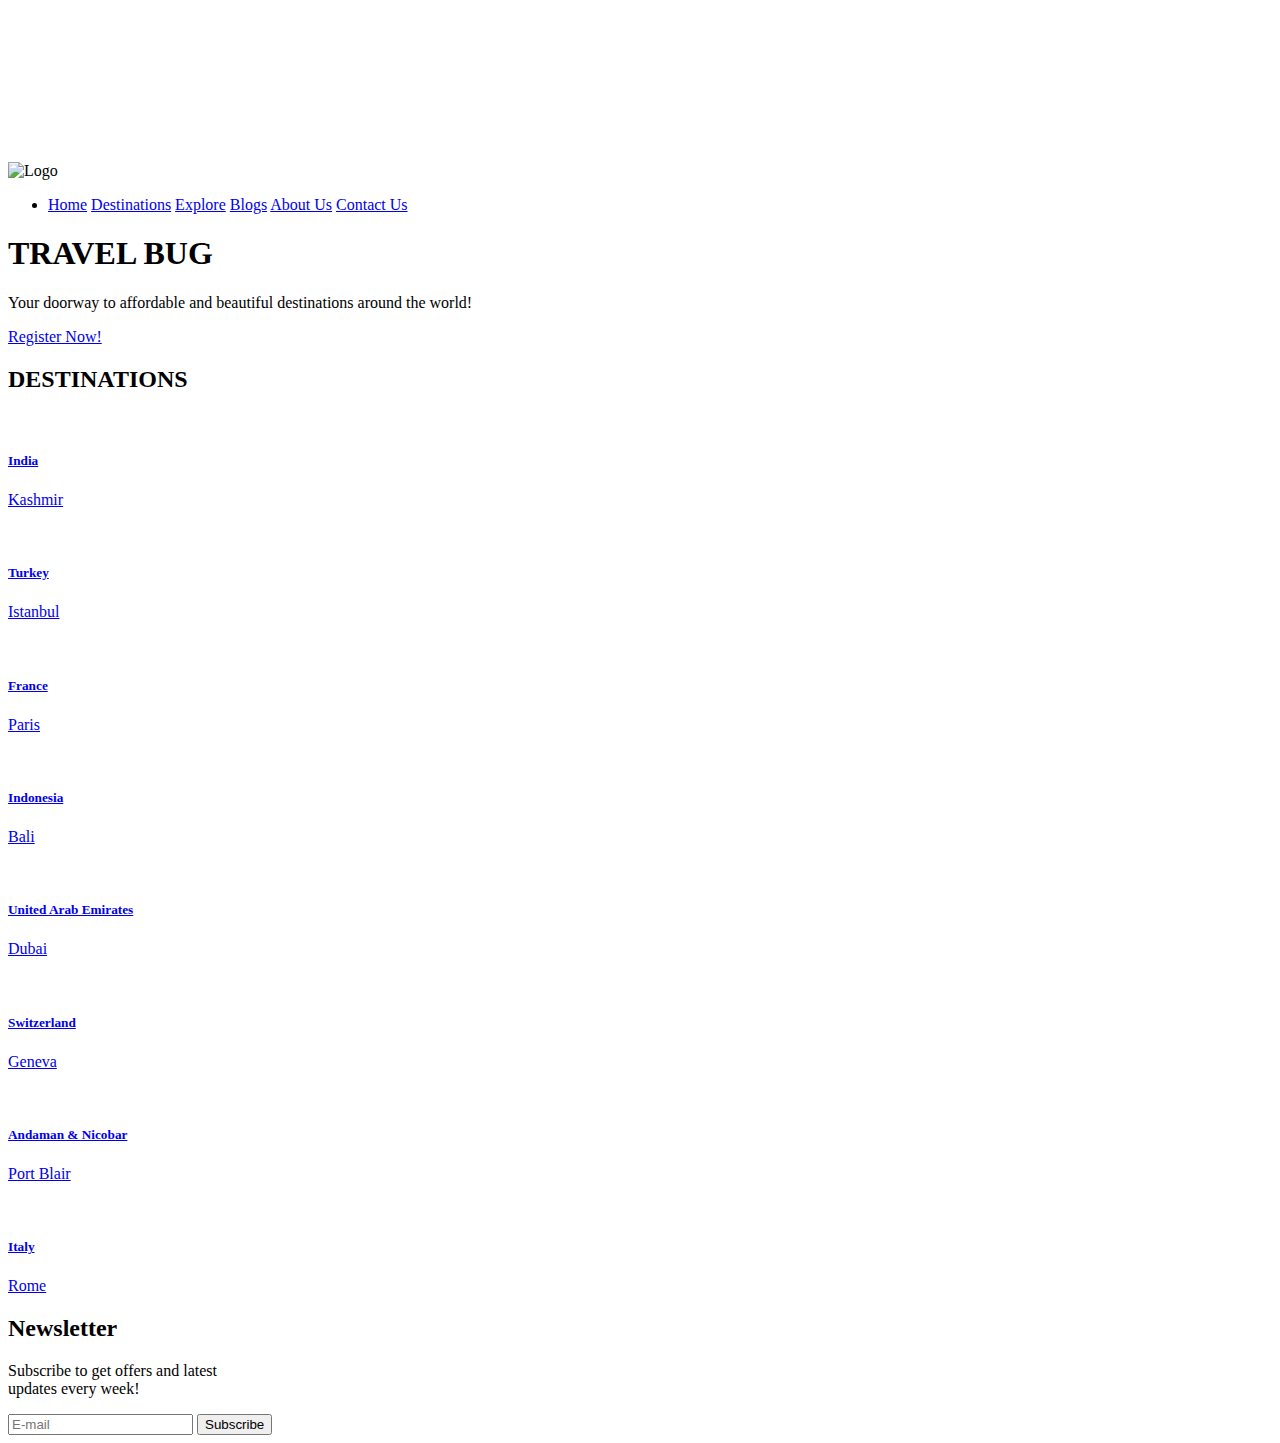
==== index.html @ b6e22308 "Add files via upload" ====
<!DOCTYPE html>
<html lang="en">
<head>
    <meta charset="UTF-8">
    <meta http-equiv="X-UA-Compatible" content="IE=edge">
    <meta name="viewport" content="width=device-width, initial-scale=1.0">
    <title>Travel Bug</title>
    <link rel="icon" href="logo.png">
    <link rel="stylesheet" type="text/css" href="style.css">
    <link href="https://fonts.googleapis.com/css2?family=Paytone+One&family=Poppins:wght@100;200;300;400;500;600;700;800;900&display=swap" rel="stylesheet">
    <link rel="stylesheet" type="text/css" href="styles.css" />
    
</head>
<body>

<!-- Background Video & Header -->

    <div class="banner">
        <video src="bgvideo.mp4" type="video/mp4" autoplay muted loop></video>
    <!-- <img src="banner.jpg" alt="banner image"> -->
    <!-- Header -->

    <div class="content" id="home"> 
        <nav>
            <img src="logo.png" class="logo" alt="Logo" title="Travel Bug">
            
            <ul class="navbar">
                <li>
                    <a href="#home">Home</a>
                    <a href="#destinations">Destinations</a>
                    <a href="#explore">Explore</a>
                    <a href="#blogs">Blogs</a>
                    <a href="#aboutus">About Us</a>
                    <a href="#contactus">Contact Us</a>
                </li>
            </ul>
        </nav>
    
        <div class="title">
            <h1>TRAVEL BUG</h1>
            <p>Your doorway to affordable and beautiful destinations around the world!</p>
            <a href="./register.html" class="button">Register Now!</a>
        </div>
        </div>
    </div>

<!-- Destinations-->

<section class="destinations" id="destinations">
    <div class="destinations-title">
        <h2>DESTINATIONS</h2>
    </div>

    <div class="destination-content">
        
        <a href="./locations.html#kashmir" target="_blank"><div class="col-content">
            <img src="kashmir.jpg" alt="">
            <h5>India</h5>
            <p>Kashmir</p>
        </div></a>

       

        <a href="./locations.html#istanbul" target="_blank"><div class="col-content">
            <img src="istanbul.jpg" alt="">
            <h5>Turkey</h5>
            <p>Istanbul</p>
        </div></a>

        <a href="./locations.html#paris" target="_blank"><div class="col-content">
            <img src="paris.jpg" alt="">
            <h5>France</h5>
            <p>Paris</p>
        </div></a>

        <a href="./locations.html#bali" target="_blank"><div class="col-content">
            <img src="bali.jpg" alt="">
            <h5>Indonesia</h5>
            <p>Bali</p>
        </div></a>

        <a href="./locations.html#dubai" target="_blank"><div class="col-content">
            <img src="dubai.jpg" alt="">
            <h5>United Arab Emirates</h5>
            <p>Dubai</p>
        </div></a>

        <a href="./locations.html#switzerland" target="_blank"><div class="col-content">
            <img src="switzerland.jpg" alt="">
            <h5>Switzerland</h5>
            <p>Geneva</p>
        </div></a>

        <a href="./locations.html#port-blair" target="_blank"><div class="col-content">
            <img src="portblair.jpg" alt="">
            <h5>Andaman & Nicobar</h5>
            <p>Port Blair</p>
        </div></a>

        <a href="./locations.html#rome" target="_blank"><div class="col-content">
            <img src="rome.jpg" alt="">
            <h5>Italy</h5>
            <p>Rome</p>
        </div></a>

    </div>
</section>
<!-- Newsletter -->

<section class="newsletter">
    <div class="newstext">
        <h2>Newsletter</h2>
        <p>Subscribe to get offers and latest<br>updates every week!</p>
    </div>

    <div class="send">
        <form action="">
            <input type="email" name="emailid" placeholder="E-mail" required>
            <input type="submit" value="Subscribe">
        </form>
    </div>

</section>
</body>
</html>
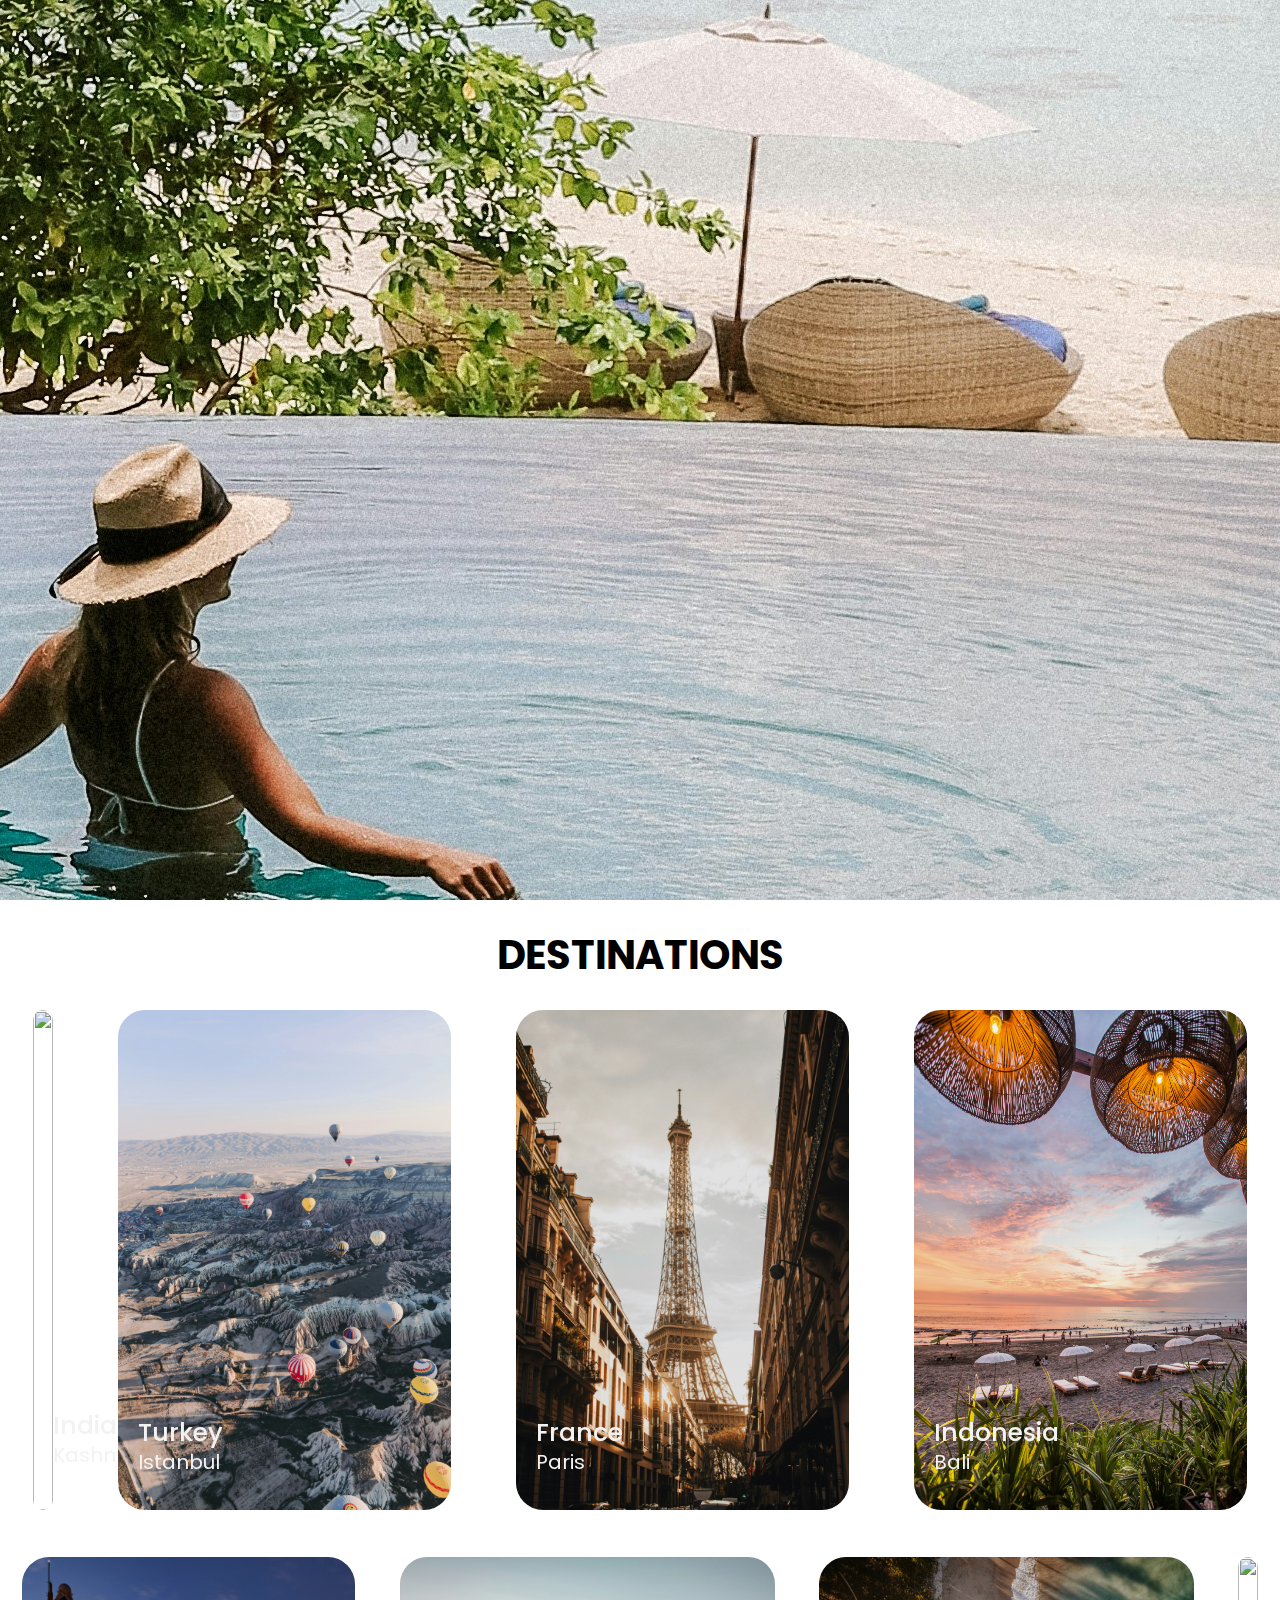
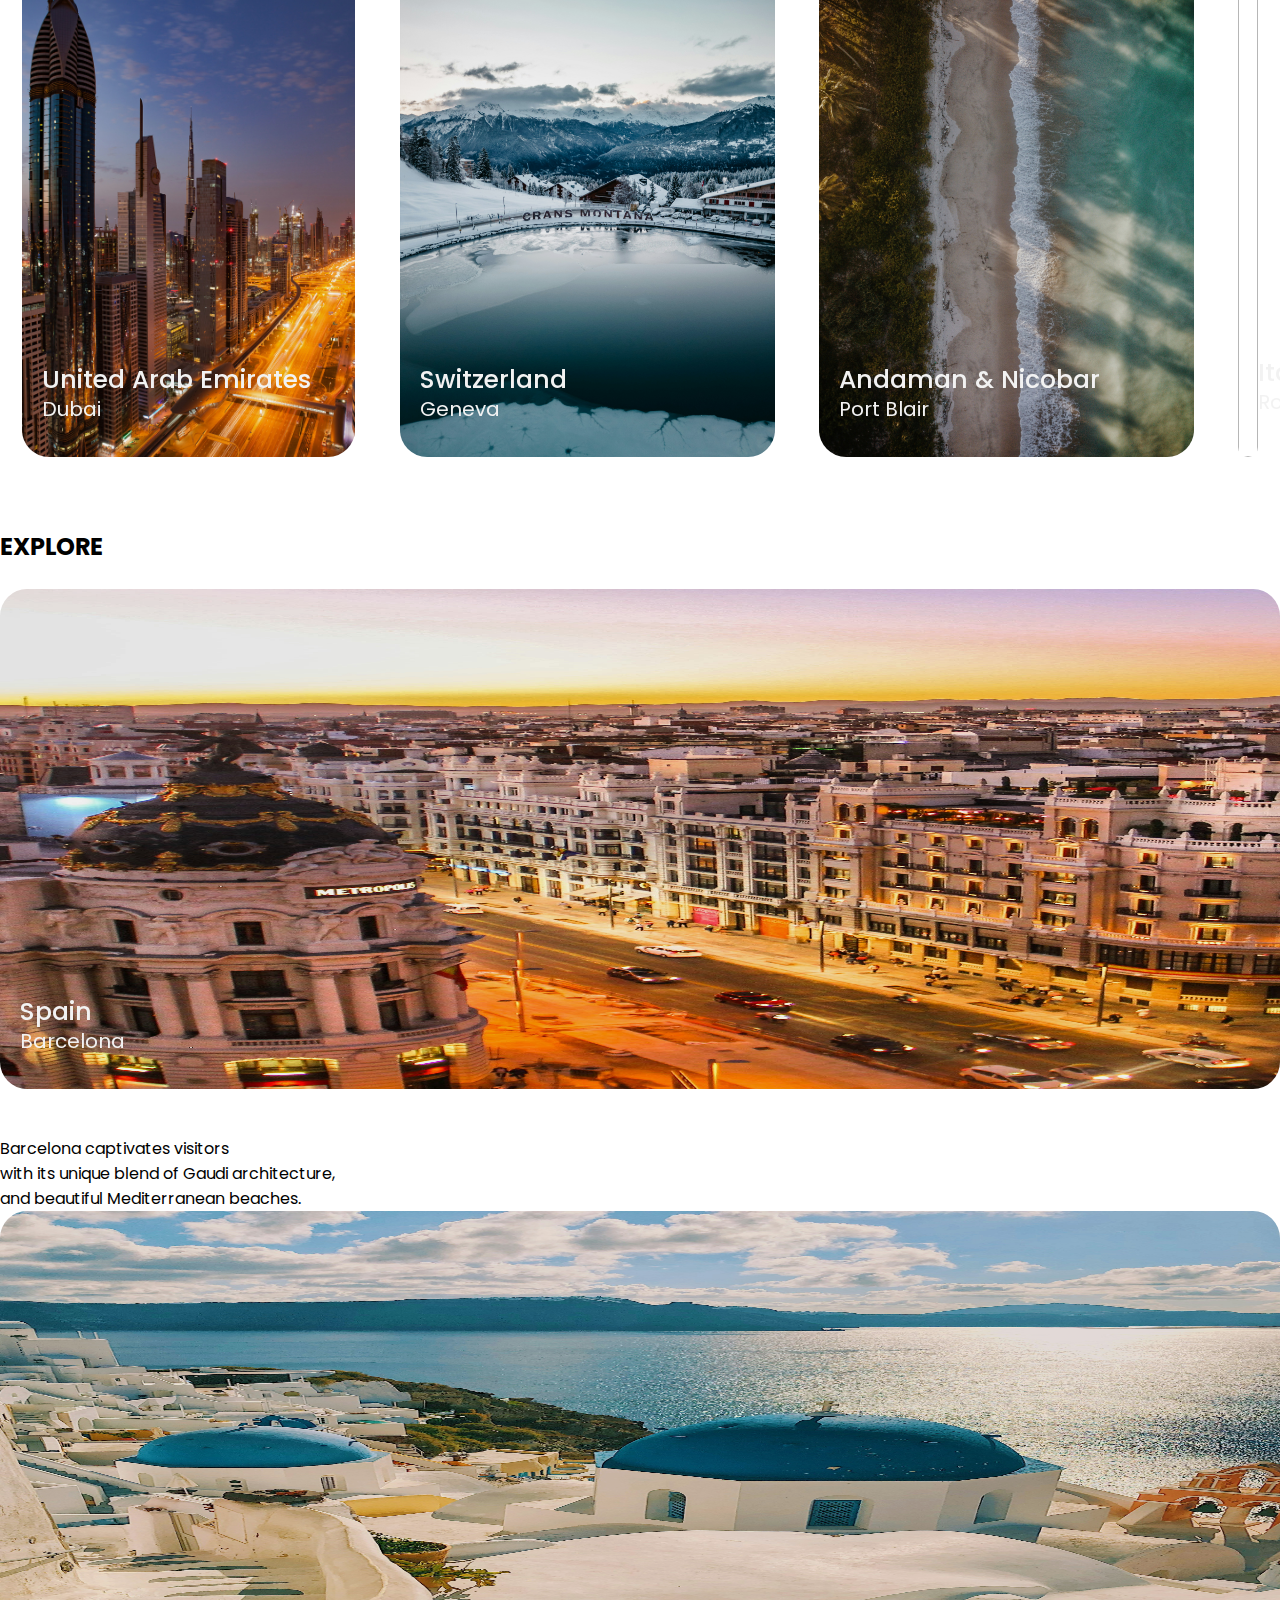
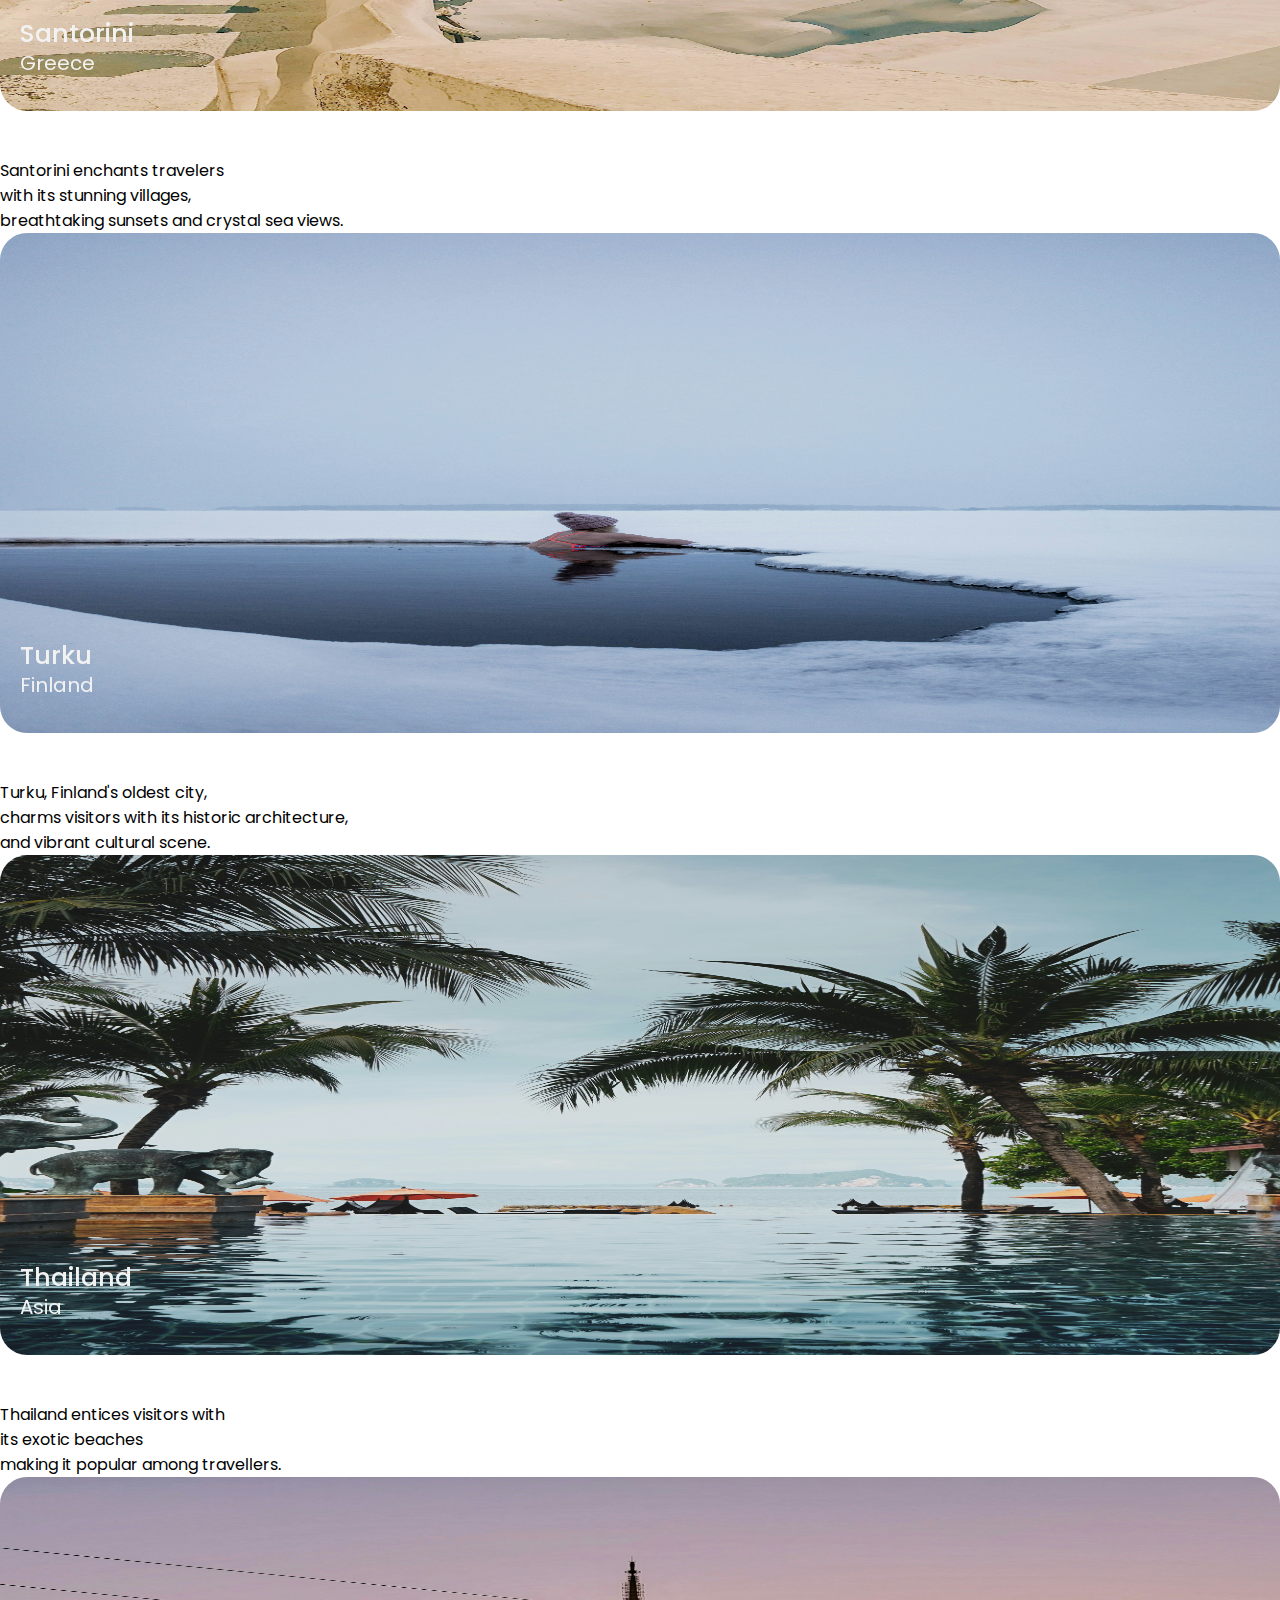
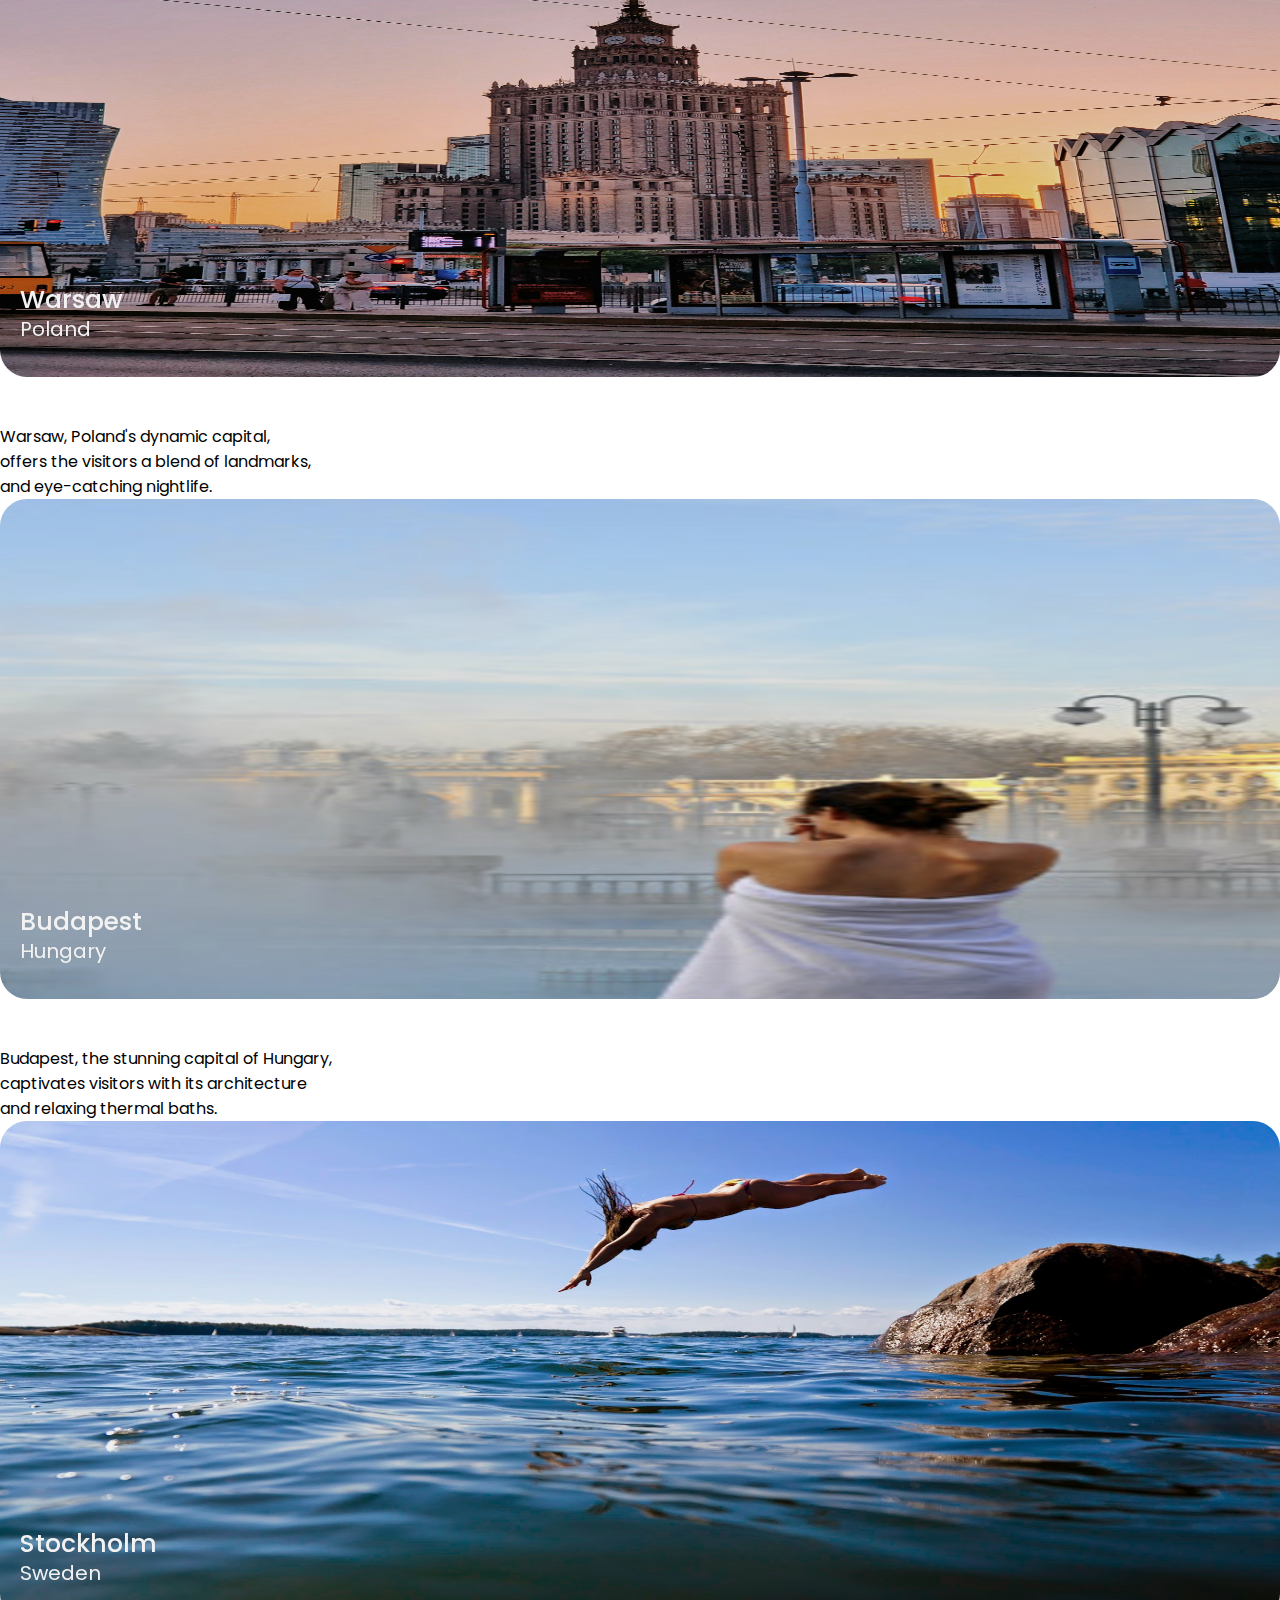
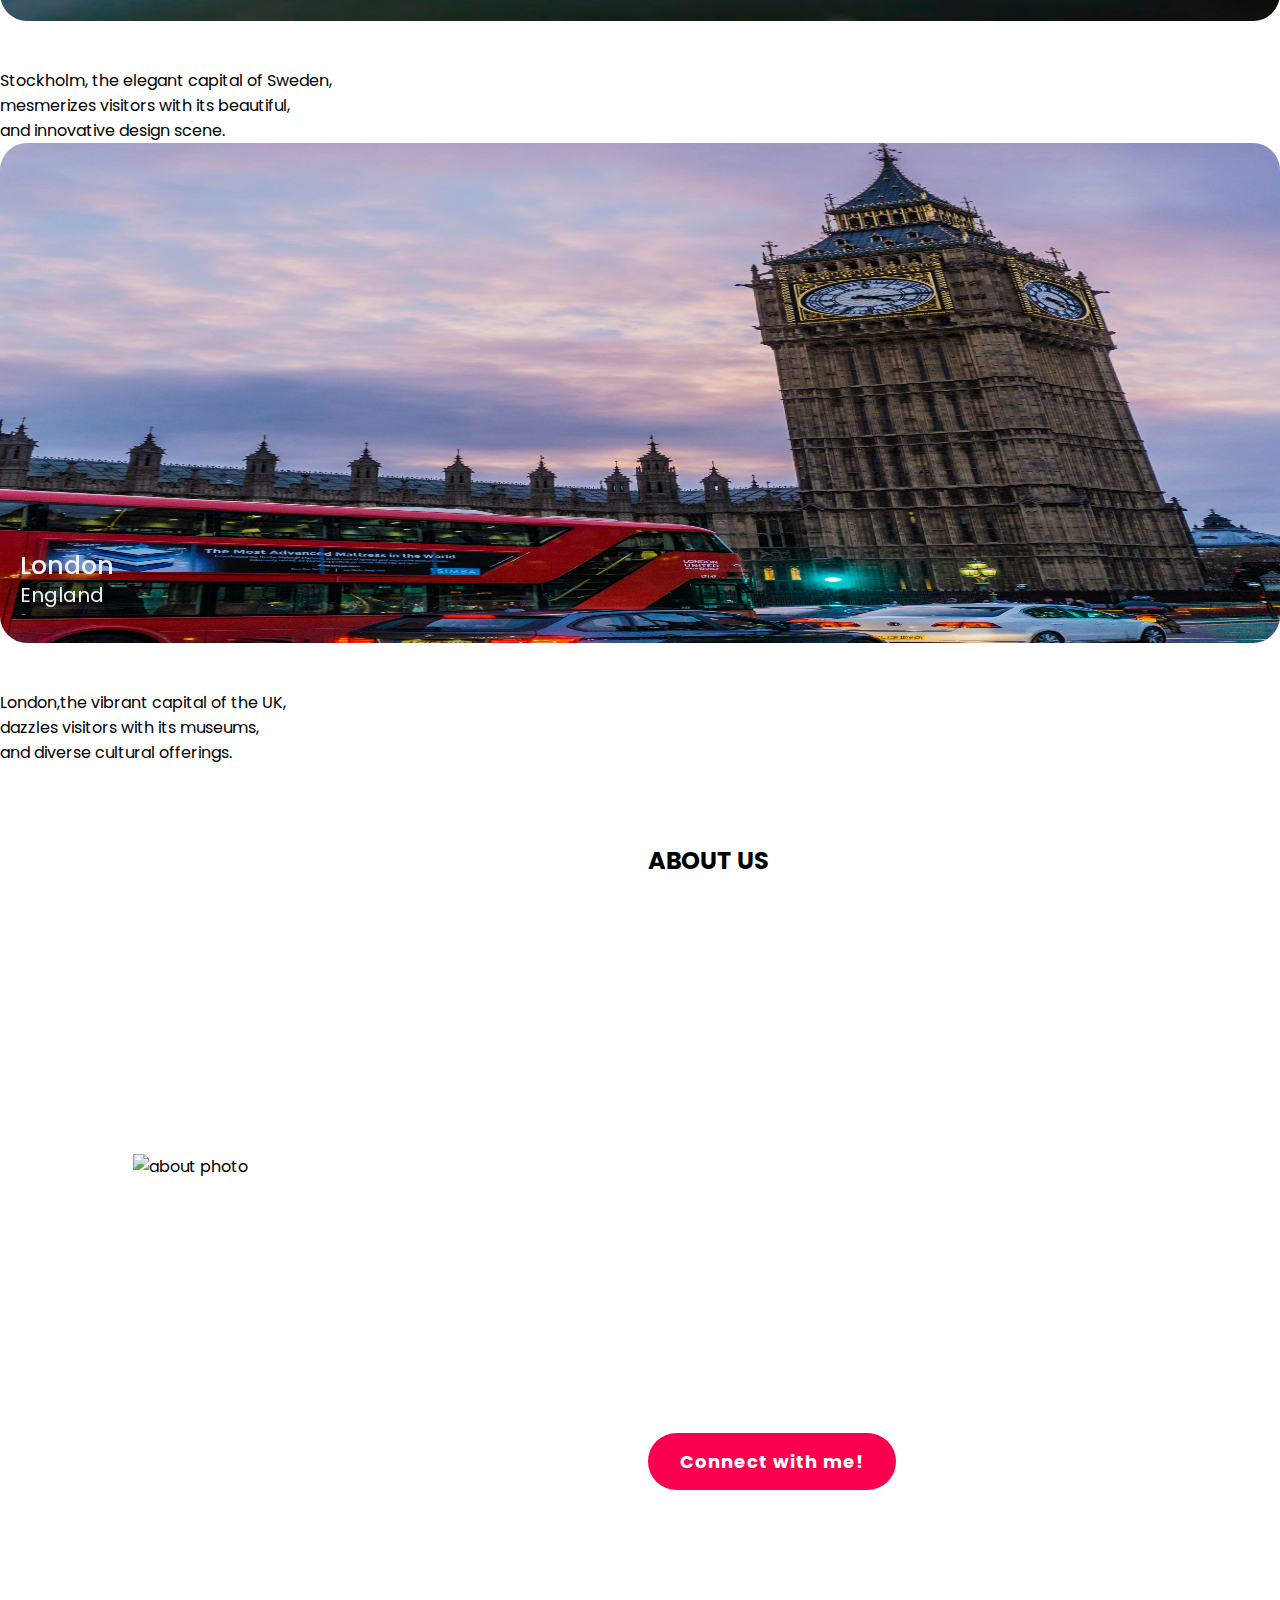
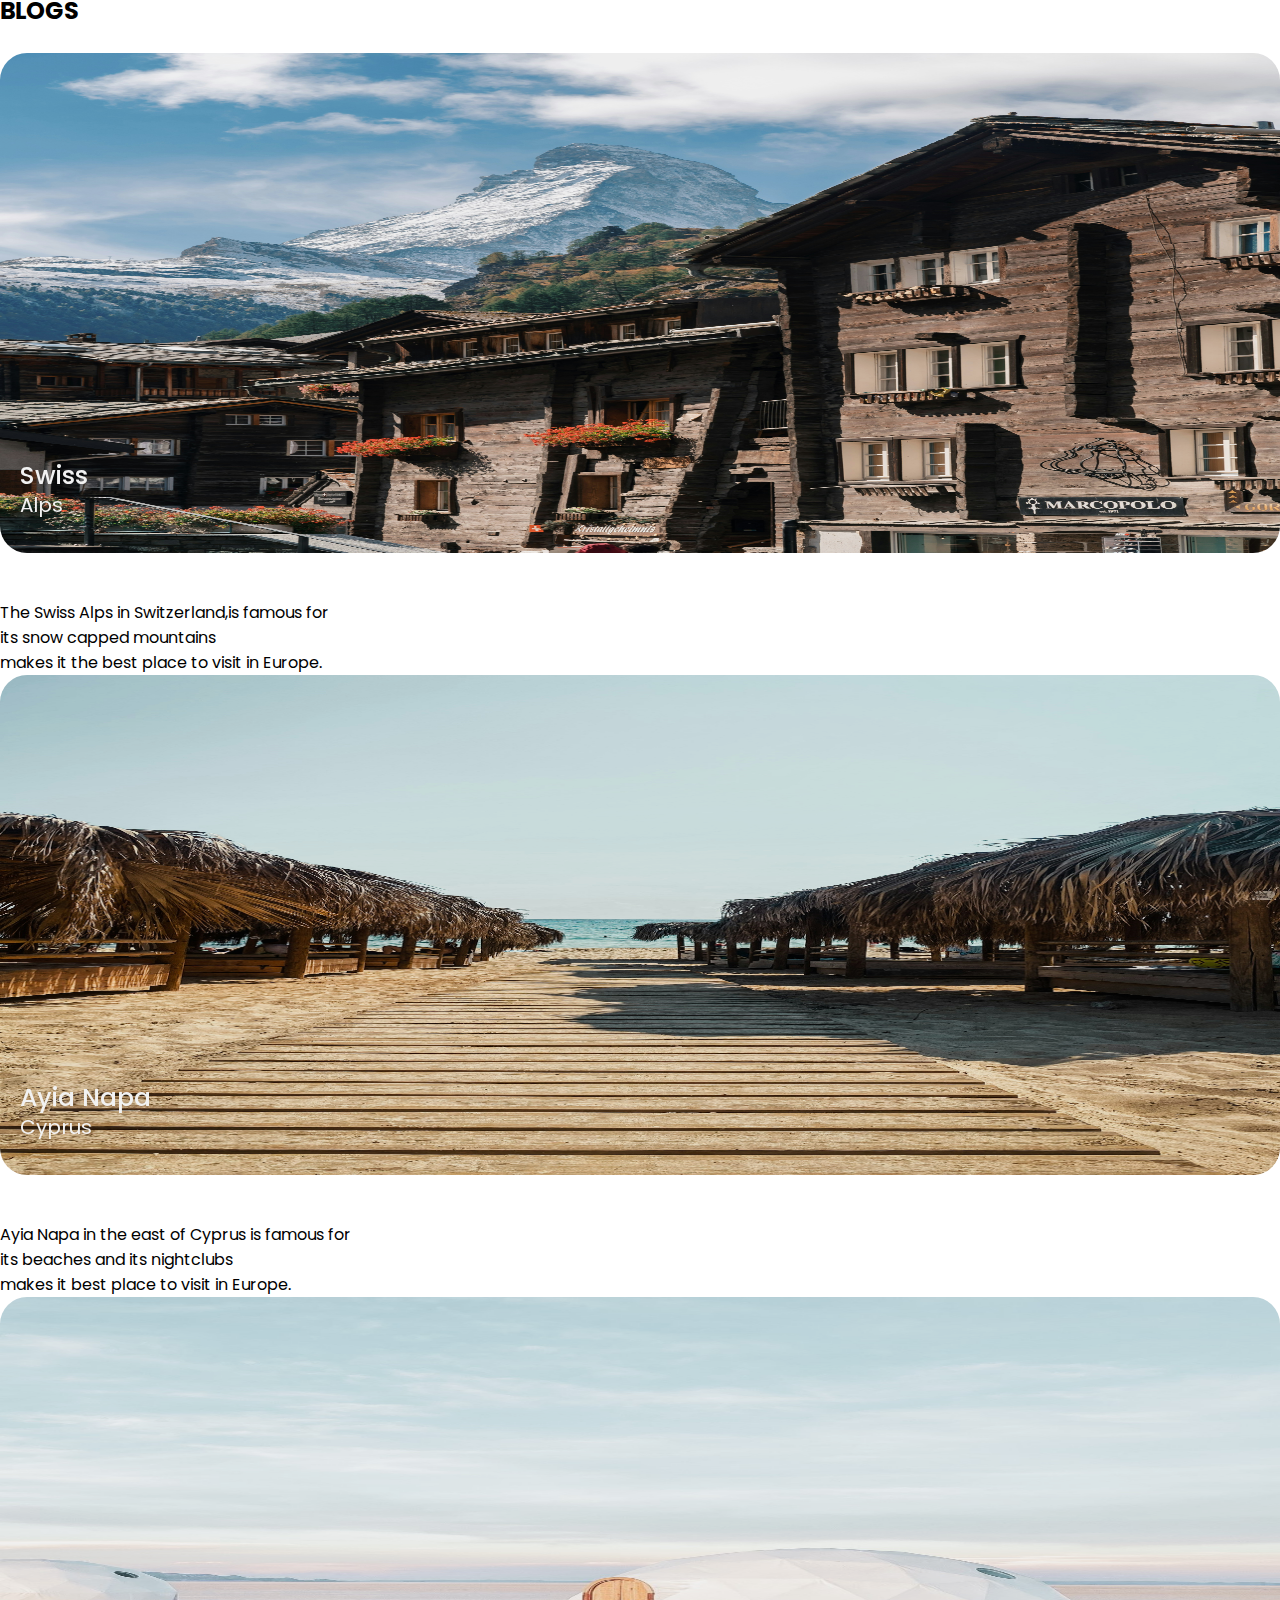
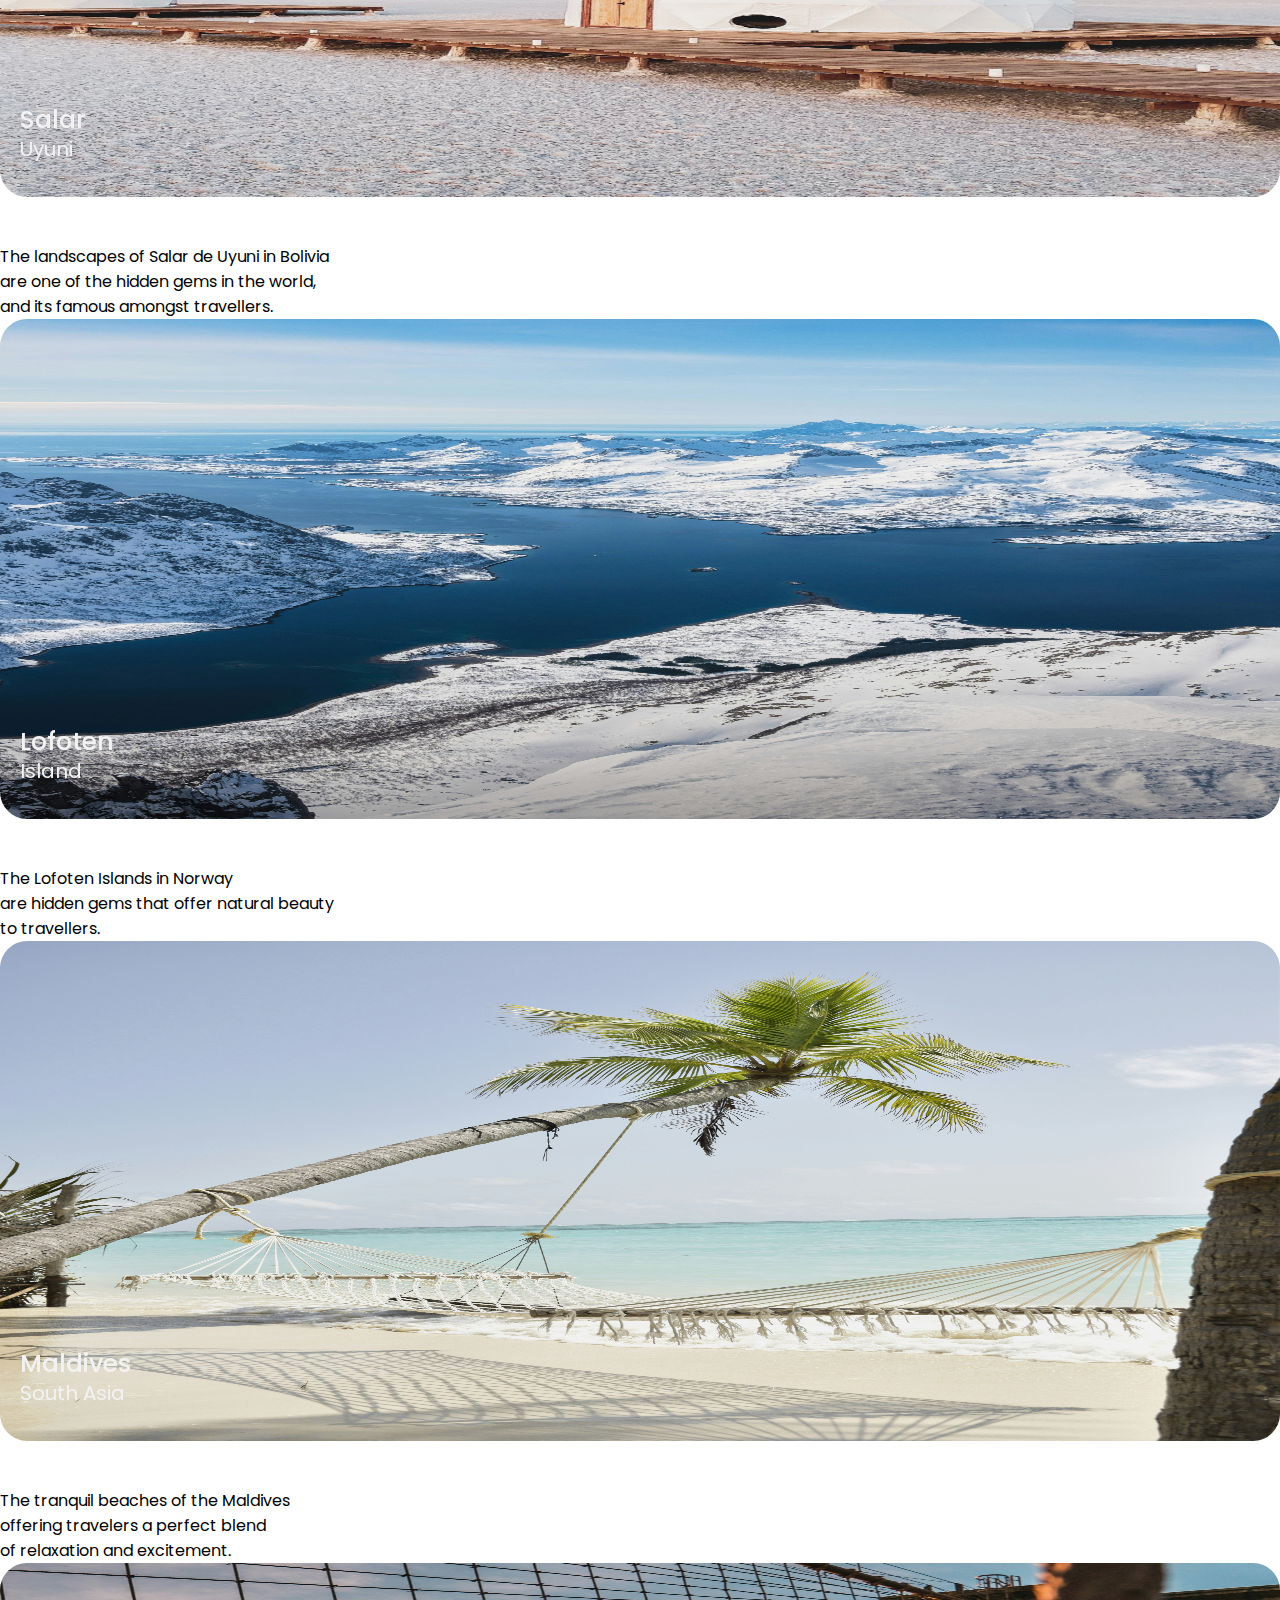
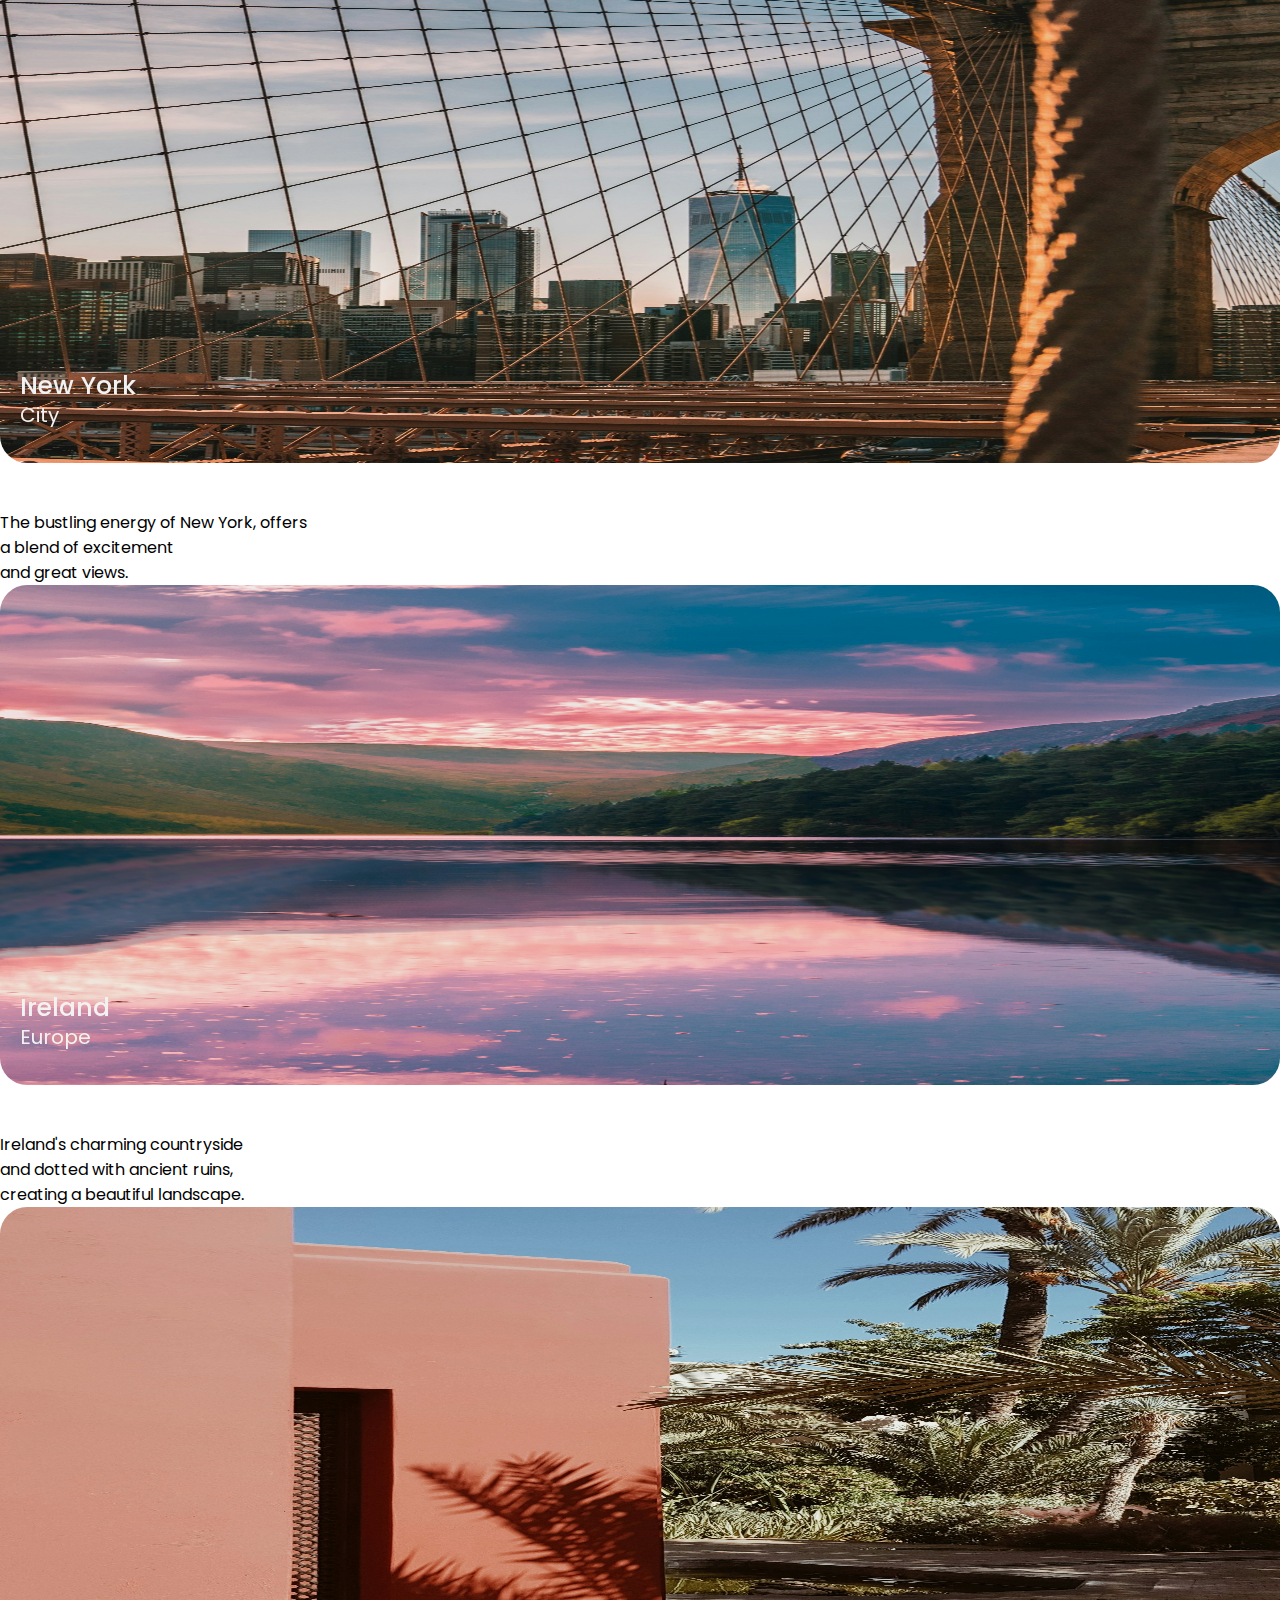
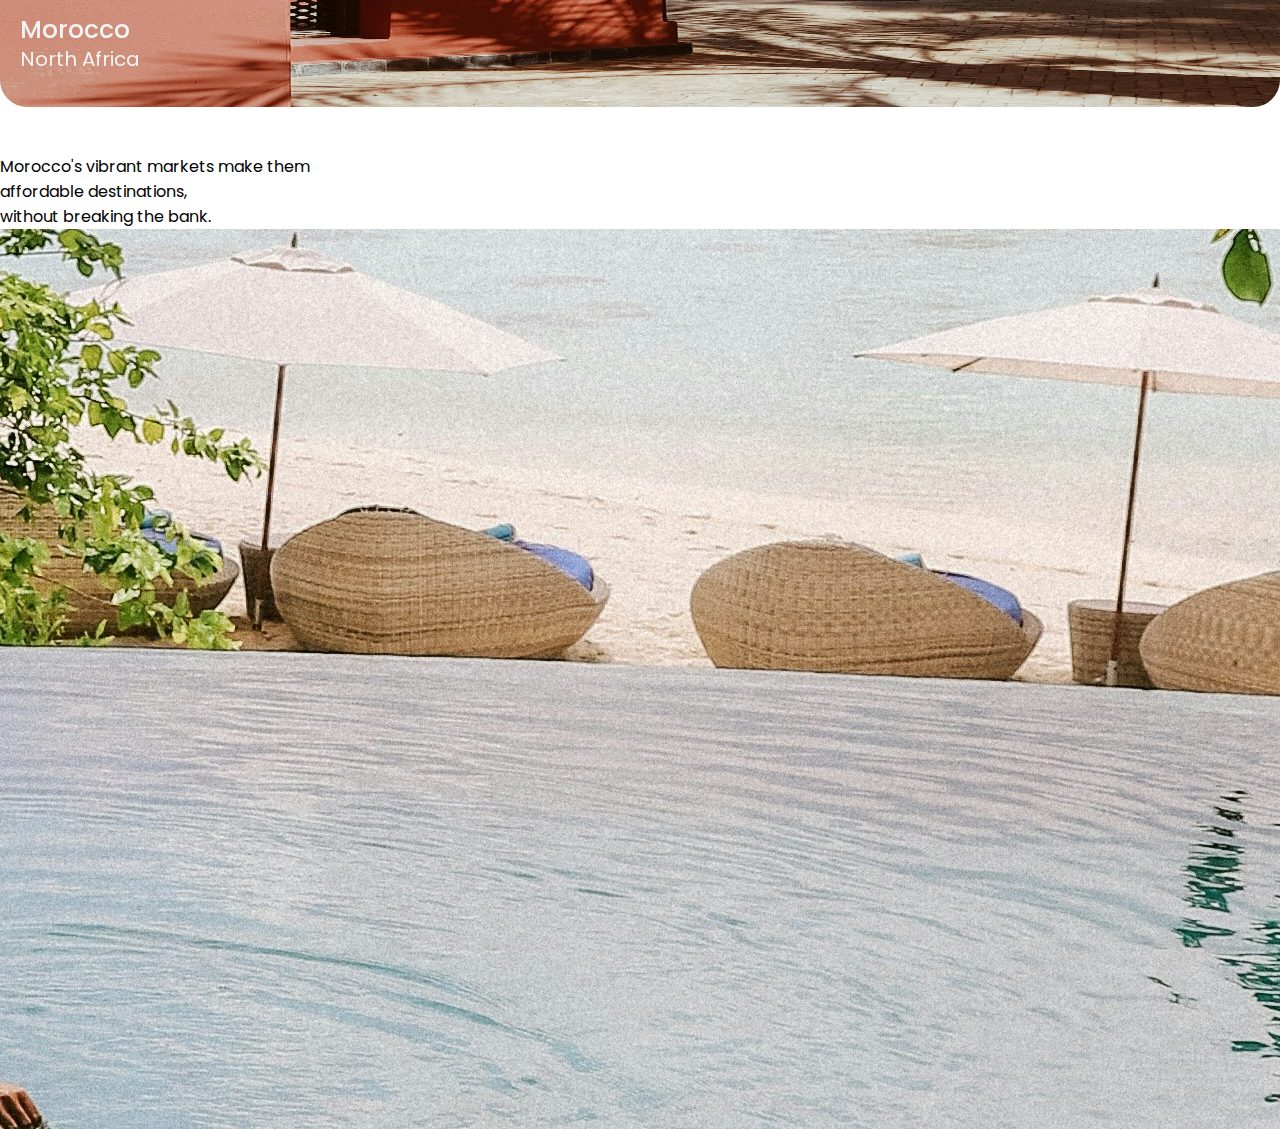
==== commit ea089e35: "Add files via upload" ====
--- a/index.html
+++ b/index.html
@@ -16,9 +16,7 @@
 <!-- Background Video & Header -->
 
     <div class="banner">
-        <video src="bgvideo.mp4" type="video/mp4" autoplay muted loop></video>
-    <!-- <img src="banner.jpg" alt="banner image"> -->
-    <!-- Header -->
+    <img src="banner.jpg" alt="banner image" class="bannerContent">
 
     <div class="content" id="home"> 
         <nav>
@@ -29,8 +27,8 @@
                     <a href="#home">Home</a>
                     <a href="#destinations">Destinations</a>
                     <a href="#explore">Explore</a>
+                    <a href="#aboutus">About Us</a>
                     <a href="#blogs">Blogs</a>
-                    <a href="#aboutus">About Us</a>
                     <a href="#contactus">Contact Us</a>
                 </li>
             </ul>
@@ -48,56 +46,55 @@
 
 <section class="destinations" id="destinations">
     <div class="destinations-title">
+        <br>
         <h2>DESTINATIONS</h2>
+        <br>
     </div>
 
     <div class="destination-content">
-        
-        <a href="./locations.html#kashmir" target="_blank"><div class="col-content">
+        <a href="#kashmir" target="_blank"><div class="col-content">
             <img src="kashmir.jpg" alt="">
             <h5>India</h5>
             <p>Kashmir</p>
         </div></a>
 
-       
-
-        <a href="./locations.html#istanbul" target="_blank"><div class="col-content">
+        <a href="#istanbul" target="_blank"><div class="col-content">
             <img src="istanbul.jpg" alt="">
             <h5>Turkey</h5>
             <p>Istanbul</p>
         </div></a>
 
-        <a href="./locations.html#paris" target="_blank"><div class="col-content">
+        <a href="#paris" target="_blank"><div class="col-content">
             <img src="paris.jpg" alt="">
             <h5>France</h5>
             <p>Paris</p>
         </div></a>
 
-        <a href="./locations.html#bali" target="_blank"><div class="col-content">
+        <a href="#bali" target="_blank"><div class="col-content">
             <img src="bali.jpg" alt="">
             <h5>Indonesia</h5>
             <p>Bali</p>
         </div></a>
 
-        <a href="./locations.html#dubai" target="_blank"><div class="col-content">
+        <a href="#dubai" target="_blank"><div class="col-content">
             <img src="dubai.jpg" alt="">
             <h5>United Arab Emirates</h5>
             <p>Dubai</p>
         </div></a>
 
-        <a href="./locations.html#switzerland" target="_blank"><div class="col-content">
+        <a href="#switzerland" target="_blank"><div class="col-content">
             <img src="switzerland.jpg" alt="">
             <h5>Switzerland</h5>
             <p>Geneva</p>
         </div></a>
 
-        <a href="./locations.html#port-blair" target="_blank"><div class="col-content">
+        <a href="#port-blair" target="_blank"><div class="col-content">
             <img src="portblair.jpg" alt="">
             <h5>Andaman & Nicobar</h5>
             <p>Port Blair</p>
         </div></a>
 
-        <a href="./locations.html#rome" target="_blank"><div class="col-content">
+        <a href="#rome" target="_blank"><div class="col-content">
             <img src="rome.jpg" alt="">
             <h5>Italy</h5>
             <p>Rome</p>
@@ -105,6 +102,296 @@
 
     </div>
 </section>
+
+<!-- Explore-->
+
+        <section class="explore" id="explore">
+            <div class="explore-title">
+                <br>
+                <h2>EXPLORE</h2>
+                <br>
+
+            </div>
+
+    <div class="explore-content">
+        
+        <div>
+        <a href="#spain" target="_blank"><div class="col-content">
+            <img src="spain (3).jpg" alt="spain">
+            <h5>Spain </h5>
+            <p>Barcelona</p>
+            </div></a>
+            <p>Barcelona captivates visitors 
+            <br>
+            with its unique blend of Gaudi architecture,
+            <br>
+            and beautiful Mediterranean beaches.</p>
+        </div>
+        <div>
+        <a href="#greece" target="_blank"><div class="col-content">
+            <img src="greece.jpg" alt="">
+            <h5>Santorini</h5>
+            <p>Greece</p>
+        </div></a>
+            <p>Santorini enchants travelers 
+            <br>
+            with its stunning villages, 
+            <br>
+            breathtaking sunsets and crystal sea views.</p>
+</div>
+<div>
+        <a href="#finland" target="_blank"><div class="col-content">
+            <img src="finland.jpg" alt="">
+            <h5>Turku</h5>
+            <p>Finland</p>
+        </div></a>
+        <p>Turku, Finland's oldest city, 
+            <br>
+            charms visitors with its historic architecture, 
+            <br>
+            and vibrant cultural scene.</p>
+    </div>
+<div>
+        <a href="#thailand" target="_blank"><div class="col-content">
+            <img src="thailand.jpg" alt="">
+            <h5>Thailand</h5>
+            <p>Asia</p>
+        </div></a>
+        <p>Thailand entices visitors with 
+            <br>
+            its exotic beaches
+            <br>
+            making it popular among travellers.</p>
+        </div>
+        <div>
+        <a href="#warsaw" target="_blank"><div class="col-content">
+            <img src="warsaw.jpg" alt="">
+            <h5>Warsaw</h5>
+            <p>Poland</p>
+        </div></a>
+            <p>Warsaw, Poland's dynamic capital,
+            <br>
+            offers the visitors a blend of landmarks,
+            <br>
+            and eye-catching nightlife.</p>
+        </div>
+        <div>
+        <a href="#budapest" target="_blank"><div class="col-content">
+            <img src="budapest.png" alt="">
+            <h5>Budapest</h5>
+            <p>Hungary</p>
+        </div></a>
+        <p>Budapest, the stunning capital of Hungary,
+            <br>
+            captivates visitors with its architecture 
+            <br>
+            and relaxing thermal baths.</p>
+        </div>
+        <div>
+        <a href="#stockholm" target="_blank"><div class="col-content">
+            <img src="stockholm.jpg" alt="">
+            <h5>Stockholm</h5>
+            <p>Sweden</p>
+        </div></a>
+            <p>Stockholm, the elegant capital of Sweden,
+            <br>
+            mesmerizes visitors with its beautiful,
+            <br>
+            and innovative design scene.</p>
+</div>
+<div>
+        <a href="#london" target="_blank"><div class="col-content">
+            <img src="london.jpg" alt="">
+            <h5>London</h5>
+            <p>England</p>
+        </div></a>
+            <p>London,the vibrant capital of the UK, 
+            <br>
+            dazzles visitors with its museums,
+            <br>
+            and diverse cultural offerings.</p>
+</div>
+    </div>
+</section>
+
+
+
+
+<!--  About Us  -->
+
+        <section class="about us" id="about us">
+        <div class="main">
+        <img src="visual 9.png" alt="about photo">
+        <div class="abt-text">
+            <h2>ABOUT US</h2>
+            <p> Travel Bug aims to provide users with a comprehensive and personalized travel planning experience.
+                From exotic beaches to bustling cities, the site offers detailed blogs, articles, and recommendations for travelers exploring new places. With stunning photography and engaging content, Travel Bug is the perfect resource for anyone seeking adventure and unforgettable experiences.
+                We cater to our audience by offering budget-friendly destination options to make the most of their travels without breaking the bank.
+                
+                Know more about us by finding us on our socials or by contacting us!</p>
+            <a href="https://www.instagram.com/nicole.camillerii/" class="connectbtn" target="_blank">Connect with me!</a>
+        
+        </div>
+</section>
+</section>
+
+
+
+<!-- Blogs-->
+
+<section class="explore" id="blogs">
+    <div class="explore-title">
+        <br>
+        <h2>BLOGS</h2>
+        <br>
+    </div>
+
+
+    <div class="explore-content">
+        <div>
+        <a href="#alps" target="_blank"><div class="col-content">
+            <img src="swiss alps.jpg" alt="swiss">
+            <h5>Swiss  </h5>
+            <p>Alps</p>
+            </div></a>
+            <p>The Swiss Alps in Switzerland,is famous for
+            <br>
+            its snow capped mountains 
+            <br>
+            makes it the best place to visit in Europe.
+</div></p>
+<div>
+        <a href="#ayia napa" target="_blank"><div class="col-content">
+            <img src="ayia napa.jpg" alt="ayia napa">
+            <h5>Ayia Napa</h5>
+            <p>Cyprus</p>
+        </div></a>
+            <p>Ayia Napa in the east of Cyprus is famous for
+            <br>
+            its beaches and its nightclubs
+            <br>
+            makes it best place to visit in Europe.</p>
+</div>
+<div>
+        <a href="#salar uyuni" target="_blank"><div class="col-content">
+            <img src="SalardeUyuni.jpg" alt="salar uyuni">
+            <h5>Salar</h5>
+            <p>Uyuni</p>
+        </div></a>
+            <p>The landscapes of Salar de Uyuni in Bolivia 
+            <br>
+            are one of the hidden gems in the world,
+            <br>
+            and its famous amongst travellers.</p>
+</div>
+<div>
+        <a href="#lofoten island" target="_blank"><div class="col-content">
+            <img src="lofoten island.jpg" alt="lofoten">
+            <h5>Lofoten</h5>
+            <p>Island</p>
+        </div></a>
+            <p>The Lofoten Islands in Norway 
+            <br>
+            are hidden gems that offer natural beauty 
+            <br>
+            to travellers.</p>
+        </div>
+        <div>
+        <a href="#maldives" target="_blank"><div class="col-content">
+            <img src="maldives.jpg" alt="maldives">
+            <h5>Maldives</h5>
+            <p>South Asia</p>
+        </div></a>
+        <p>The tranquil beaches of the Maldives 
+            <br>
+            offering travelers a perfect blend 
+            <br>
+            of relaxation and excitement.</p>
+        </div>
+        <div>
+            <a href="#newyork" target="_blank"><div class="col-content">
+            <img src="newyork.jpg" alt="newyorkcity">
+            <h5>New York</h5>
+            <p>City</p>
+        </div></a>
+            <p>The bustling energy of New York, offers
+                <br>
+            a blend of excitement 
+            <br>
+            and great views.</p>
+        </div>
+        <div>
+        <a href="#ireland" target="_blank"><div class="col-content">
+            <img src="ireland.jpg" alt="ireland">
+            <h5>Ireland</h5>
+            <p>Europe</p>
+        </div></a>
+            <p>Ireland's charming countryside 
+            <br>
+            and dotted with ancient ruins,
+            <br>
+            creating a beautiful landscape.
+        </p>
+</div>
+<div>
+        <a href="#morocco" target="_blank"><div class="col-content">
+            <img src="morocco.jpg" alt="morocco">
+            <h5>Morocco</h5>
+            <p>North Africa</p>
+        </div></a>
+            <p>Morocco's vibrant markets make them 
+            <br>
+            affordable destinations,
+            <br>
+            without breaking the bank.</p>
+</div>
+    </div>
+</section>
+
+<!-- Background Video & Header for Contact Page -->
+
+<div class="banner">
+    <img src="banner.jpg" alt="banner image" class="bannerContent">
+
+
+            <section class="contact us" id="contact us">
+    <div class="contact-title">
+        <br>
+        <br>
+        <br>
+        <br>
+        <br>
+        <br>
+        <br>
+        <br>
+        <br>
+        <br>
+        <br>
+        <h2>CONTACT US</h2>
+        <br>
+        <br>
+        
+    </div>
+    <div class="container">
+        <form action="action_page.php">
+    
+            <label for="fname">First Name</label>
+            <input type="text" id="fname" name="firstname" placeholder="Your name..">
+    
+            <label for="lname">Last Name</label>
+            <input type="text" id="lname" name="lastname" placeholder="Your last name..">
+
+            <label for="country">Email</label>
+            <input type="text" id="email" name="email" placeholder="Enter your email">
+
+
+            <label for="message">Message</label>
+            <textarea id="message" name="messsage" placeholder="Write something.." style="height:200px"></textarea>
+            <input type="submit" value="Submit">
+    
+        </form>
+    </div>
+
 <!-- Newsletter -->
 
 <section class="newsletter">
@@ -119,7 +406,7 @@
             <input type="submit" value="Subscribe">
         </form>
     </div>
-
-</section>
+</section>
+
 </body>
 </html>--- a/style.css
+++ b/style.css
@@ -0,0 +1,735 @@
+*{
+    padding:0;
+    margin:0;
+    box-sizing:border;
+    font-family:'Poppins',sans-serif;
+    text-decoration: none;
+    list-style: none;
+    scroll-behavior: smooth;
+}
+
+/* Home page */
+
+.banner{
+    width:100%;
+    height: 100vh;
+    overflow: hidden;
+    display: flex;
+    justify-content: center;
+    align-items: center;
+}
+
+.banner video{
+    position: absolute;
+    top: 0;
+    left: 0;
+    object-fit: cover;
+    width: 100%;
+    height: 100%;
+    pointer-events: none;
+}
+
+.content{
+    position: relative;
+    z-index: 1;
+    width: 100%;
+    height: 100vh;
+    background-image: linear-gradient(rgba(1, 0, 5, 0.3),rgba(4, 1, 17, 0.3));
+
+
+
+}
+
+nav{
+    width: 100%;
+    position: fixed;
+    background-color: #c5dffd;
+    box-shadow: 5px 5px 30px #fffdf8;
+    display: flex;
+    align-items: center;
+    justify-content: space-between;
+}
+
+nav .logo{
+    width: 60px;
+    margin: 2vh;
+    margin-right: 15%;
+}
+
+nav ul li{
+    list-style: none;
+    display: inline-block;
+    margin-left: 40px;
+}
+
+.navbar{
+    display: flex;
+    margin-right: 4vh;
+}
+
+.navbar a{
+    color: white;
+    font-size: 18px;
+    padding: 10px 22px;
+    border-radius: 4px;
+    font-weight: 500;   
+    text-decoration: none;
+    transition: ease 0.40s;
+}
+
+.navbar a:hover,.navbar a.active{
+    background: #fffdf8;
+    color: #4d4d4d;
+    box-shadow: 5px 10px 30px rgb(85 85 85 / 20%);
+    border-radius: 5px;
+    
+}
+
+nav ul li a{
+    text-decoration: none;
+    color: rgb(255, 255, 255);
+    font-size: 18px;
+}
+
+.title{
+    text-decoration: none;
+    /* display: inline-block; */
+    font-size: 4vh;
+    color: rgb(255, 255, 255);
+    padding: 14px 17px;
+    margin-top: 32vh;
+    text-align: center;
+    vertical-align: center;
+}
+
+.title h1{
+    font-size: 8vh;
+    text-shadow: 2px black;
+    transition: ease 0.3s;
+}
+.title p{
+    font-size: 18px;
+}
+
+.title h1:hover{
+    color:transparent;
+    -webkit-text-stroke: 1px white;
+    
+}
+
+.button{
+    display: inline-block;
+    margin-top:5vh;
+    font-size: 18px;
+    padding: 10px 30px;
+    color: #4d4d4d;
+    /* background-color:rgb(164, 44, 44); */
+    background-color: white;
+    border-radius: 15px;
+    text-decoration: none;
+    transition: ease 0.30s;
+}
+
+.button:hover{
+    transform: scale(1.1);
+    color: white;
+    background-color: #c5dffd;
+    box-shadow: 5px 10px 20px #fffdf8;
+    padding: 10px 20px;
+}
+
+/* Services */
+
+.text h2{
+    font-size: 18px;
+    font-weight: 650;
+    margin-top: 40px;
+    margin-bottom: 10px;
+    line-height: 2;
+    text-align: center;
+}
+
+.rowitems{
+    display: grid;
+    grid-template-columns: repeat(auto-fit,minmax(100px,auto));
+    gap: 25px;
+    align-items: center;
+    text-align: center;
+    margin-top: 20px;
+    margin-left: 30px ;
+    margin-right: 30px;
+    margin-bottom:10px ;
+}
+
+.container-box{
+    border: 1px solid #d3d3d3;
+    border-radius: 5px;
+    padding: 50px 10px;
+    transition: all 0.7s ease 0s;
+    cursor: pointer;
+}
+
+.container-image img{
+    height: 100px;
+    width: 100px;
+    padding: 10px;
+    margin-bottom: 15px;
+}
+
+.container-box h4{
+    font-size: 20px;
+    margin-bottom: 5px;
+    font-weight: 550;
+}
+
+.container-box p{
+    font-size: 16px;
+    color: #808080;
+}
+
+.container-box:hover{
+    transform: translateX(3px);
+    box-shadow: 5px 20px 50px rgba(78, 78, 78, 0.1);
+    border: 1px solid transparent;
+    border-radius: 0px;
+}
+
+/* Packages */
+
+.package-title{
+    text-align: center;
+}
+
+.package-title h2{
+    font-size: 40px;
+    font-weight: 650;
+    padding-top: 75px;
+    padding-bottom: 10px;
+    line-height: 2;
+}
+
+.package-content{
+    display: flex;
+    justify-content: space-around;
+    flex-wrap: wrap;
+}
+
+.image{
+    position: relative;
+    transition: all 0.3s cubic-bezier(0.445,0.05,0.55,0.95);
+    cursor: pointer;
+    filter: brightness(95%);
+}
+
+.image img{
+    width: 100%;
+    height: 500px;
+    border-radius: 30px;
+}
+
+.image h3{
+    color: white;
+    position: absolute;
+    font-size: 30px;
+    font-weight: 600;
+    text-align: center;
+    top: 10px;
+    right: 20px;
+}
+
+.dest-content{
+    display: flex;
+    flex-wrap: wrap;
+    justify-content: space-between;
+    align-items: center;
+    padding-top: 15px;
+    margin-bottom: 50px;
+}
+
+.location h4{
+    font-size: 25px;
+    letter-spacing: 1px;
+    font-weight: 600;
+    margin-bottom: 2px;
+}
+
+.pac-details li{
+    font-size: 19px;
+    color: #4c4c4c;
+    margin-left: 15px;
+    margin-bottom: 2px;
+    list-style-type: disc;
+}
+
+.image:hover{
+    filter: brightness(120%);
+    transform: scale(1.03);
+}
+
+/* Destinations */
+
+.destination-content{
+    display: flex;
+    justify-content: space-around;
+    flex-wrap: wrap;
+}
+
+.destinations-title h2{
+    font-size: 40px;
+    text-align: center;
+    text-justify: auto;
+    color: #000000;
+}
+
+.col-content{
+    position:flex;
+    filter:brightness(95%);
+    transition: all 0.3s cubic-bezier(0.445,0.05,0.55,0.95);
+
+}
+
+.col-content img{
+    margin-bottom: 40px;
+    height: 500px;
+    border-radius: 27px;
+    width: 100%;
+    
+}
+
+.col-content h5{
+    position: absolute;
+    font-size: 25px;
+    color: white;
+    font-weight: 500;
+    left: 20px;
+    bottom: 105px;
+    cursor: pointer;
+}
+
+.col-content p{
+    position: absolute;
+    font-size: 20px;
+    color: white;
+    left: 20px;
+    bottom: 80px;
+    cursor: pointer;
+}
+
+.col-content:hover{
+    filter: brightness(120%);
+    transform: scale(1.03);
+    cursor: pointer;
+}
+
+/* Newsletter */
+
+.newsletter{
+    display: flex;
+    flex-wrap: wrap;
+    align-items: center;
+    justify-content: space-around;
+}
+
+.newstext h2{
+    margin-top: 100px;
+    font-size: 38px;
+}
+
+.newstext p{
+    font-size: 20px;
+    color: #4c4c4c;
+}
+
+.newsletter form{
+    margin-top: 100px;
+    width: 100%;
+    position: relative;
+}
+
+.newsletter form input:first-child{
+    display: inline-block;
+    width: 300px;
+    font-size: 17px;
+    outline: none;
+    border: none;
+    border-radius: 20px;
+    padding: 20px 150px 20px 30px;
+    box-shadow: 5px 10px 30px rgb(85 85 85 / 20%);
+}
+
+.newsletter form input:last-child{
+    display: inline-block;
+    position: absolute;
+    outline: none;
+    border: 2px solid transparent;
+    border-radius: 20px;
+    color: white;
+    background-color: #c5dffd;
+    padding: 14px 30px;
+    cursor: pointer;
+    font-size: 17px;
+    font-weight: 450;
+    top: 6px;
+    right: 6px;
+    transition: ease 0.30s;
+}
+
+.newsletter form input:last-child:hover{
+    border: 2px solid rgb(21, 74, 74);
+    background-color: white;
+    color: rgb(21, 74, 74);
+}
+
+
+/* Footer */
+
+.footer{
+    margin-top: 80px;
+    background-color: rgb(21, 74, 74);
+}
+
+.foot{
+    padding: 20px 0;
+}
+
+.footer-content{
+    display: flex;
+    flex-wrap: wrap;
+    justify-content: space-around;
+    
+}
+
+.footlinks h4{
+    margin-top: 30px;
+    font-size: 20px;
+    font-weight: 600;
+    color: white;
+    margin-bottom: 30px;
+    position: relative;
+}
+
+
+.footlinks h4::before{
+    content: "";
+    position: absolute;
+    height: 2px;
+    width: 70px;
+    left: 0;
+    bottom: -7px;
+    background: white;
+}
+
+.footlinks ul li{
+    margin-bottom: 15px;
+}
+
+.footlinks ul li a{
+    font-size: 17px;
+    color: #dddddd;
+    display: block;
+    transition: ease 0.30s;
+}
+
+.footlinks ul li a:hover{
+    transform: translate(6px);
+    color: white;
+}
+
+.social a{
+    font-size: 25px;
+    margin: 4px;
+    height: 40px;
+    width: 40px;
+    color: rgb(21, 74, 74);
+    background-color: white;
+    display: inline-flex;
+    justify-content: center;
+    align-items: center;
+    border-radius: 20px;
+    transition: ease 0.30s;
+}
+
+.social a:hover{
+    transform: scale(1.2);
+}
+
+.end{
+    text-align: center;
+    padding-top: 60px;
+    padding-bottom: 12px;
+}
+
+.end p{
+    font-size: 15px;
+    color: white;
+    letter-spacing: 1px;
+    font-weight: 300;
+}
+
+/* About Us */
+
+.aboutbody{
+    background-color: #191919;
+}
+
+.about{
+    width: 100%;
+    padding: 78px 0px;
+}
+
+.about img{
+    height: auto;
+    width: 400px;
+}
+
+.abt-text{
+    width: 500px;
+}
+
+.abt-text h1{
+    font-size: 70px;
+    color: white;
+    margin-bottom: 20px;
+    letter-spacing: 1px;
+}
+
+.abt-text h1 span{
+    color: #fc0050;
+    letter-spacing: 1px;
+}
+
+.abt-text p{
+    color: white;
+    font-size: 24px;
+    margin-bottom: 45px;
+    line-height: 30px;
+    letter-spacing: 1px;
+}
+
+.main{
+    width: 1130px;
+    max-width: 95%;
+    margin: 0 auto;
+    display: flex;
+    align-items: center;
+    justify-content: space-around;
+}
+
+.connectbtn{
+    display: inline-block;
+    background-color: #fc0050;
+    font-size: 18px;
+    color: white;
+    font-weight: bold;
+    padding: 13px 30px;
+    border-radius: 30px;
+    transition: ease 0.4s;
+    border: 2px solid transparent;
+    letter-spacing: 1px;
+}
+
+.connectbtn:hover{
+    background-color: transparent;
+    border: 2px solid #fc0050;
+    transform: scale(1.1);
+}
+
+.connect-section{
+    margin-top: 26px;
+}
+
+
+.social-icons a{
+    height: 40px;
+    width: 40px;
+    margin: 4px;
+    font-size: 30px;
+    color: #101010;
+    background-color: white;
+    border-radius: 20px;
+    display: inline-flex;
+    justify-content: center;
+    align-items: center;
+    transition: ease 0.30s;
+}
+
+.social-icons a:hover{
+    transform: scale(1.2);
+}
+
+/* Contact Us */
+.contactbody{
+    background-color: #fffdf8;
+    background-repeat: no-repeat;
+    background-size: cover;
+    
+}
+
+
+.contact{
+    padding: 110px 30%;
+    height: 100%;
+    min-height: 100vh;
+}
+
+.contact-form h1{
+    font-size: 80px;
+    color: #4d4d4d;
+    margin-bottom: 20px;
+}
+
+.contact-form h1 span{
+    color:#c5dffd;
+}
+
+.contact-form p{
+    color: #4d4d4d;
+    line-height: 30px;
+    letter-spacing: 1px;
+    font-size: 18px;
+    margin-bottom: 20px;
+}
+
+
+.contact-form form input,form textarea{
+    width: 100%;
+    padding: 18px;
+    border: none;
+    outline: none;
+    background-color: #4d4d4d;
+    font-size: 20px;
+    color: #fffdf8;
+    margin-bottom: 10px;
+    border-radius: 10px;
+}
+
+.contact-form form .submit-btn{
+    display: inline-block;
+    background-color: #c5dffd;
+    font-size: 18px;
+    font-weight: 600px;
+    border: 2px solid transparent;
+    border-radius: 40px;
+    width: 160px;
+    cursor: pointer;
+    transition: ease 0.30s;
+
+}
+
+.contact-form form .submit-btn:hover{
+    background-color:#4d4d4d ;
+    transform: scale(1.1);
+
+}
+
+/* Registration Form */
+
+.register-body{
+    background-color: #4d4d4d;
+    background-repeat: no-repeat;
+    background-size: cover;
+
+}
+
+.registration{
+    padding: 110px 30%;
+    height: 100%;
+    min-height: 100vh;
+}
+
+.register-form h1{
+    font-size: 80px;
+    color: white;
+    margin-bottom: 20px;
+}
+.register-form h1 span{
+    color: #fc0050;
+}
+
+.register-form{
+    color: white;
+    font-size: 20px;
+}
+
+.register-form form input{
+    color: white;
+    padding: 17px;
+    background-color: #191919;
+    font-size: 20px;
+    outline: none;
+    border: none;
+    border-radius: 10px;
+    margin-bottom: 20px;
+    
+}
+.register-form h4{
+    font-size: 22px;
+    font-weight: 500;
+    margin-top: 20px;
+    color: #fc0050;
+}
+
+
+.register-form form .submitbtn{
+    display: inline-block;
+    background-color: #fc0050;
+    font-size: 27px;
+    font-weight: 600px;
+    border: 2px solid transparent;
+    border-radius: 60px;
+    width: 220px;
+    cursor: pointer;
+    transition: ease 0.30s;
+}
+
+.register-form form .submitbtn:hover{
+    border: 2px solid #fc0050;
+    background-color: transparent;
+    transform: scale(1.1);
+}
+
+
+.location-body{
+    background-color: #191919;
+    color: white;
+}
+
+.location-section{
+    padding: 110px;
+    height: 100%;
+    min-height: 100vh;
+}
+
+.location-heading h1{
+    margin-top: 20px;
+    font-size: 60px;
+    margin-bottom: 20px;
+}
+
+.location-heading h1 span{
+    color: #fc0050;
+}
+
+.location-detail h1{
+    padding-top: 60px;
+    color: #fc0050;
+    font-size: 40px;
+}
+
+.location-detail p{
+    font-size: 20px;
+    margin-top: 40px;
+    margin-bottom: 10px;
+}
+
+.location-img img{
+    height: 400px;
+    width: 400px;
+    margin-top: 30px;
+    margin-bottom: 30px;
+}
+
+.stars i{
+    font-size: 20px;
+    color: rgb(197, 167, 44);
+}